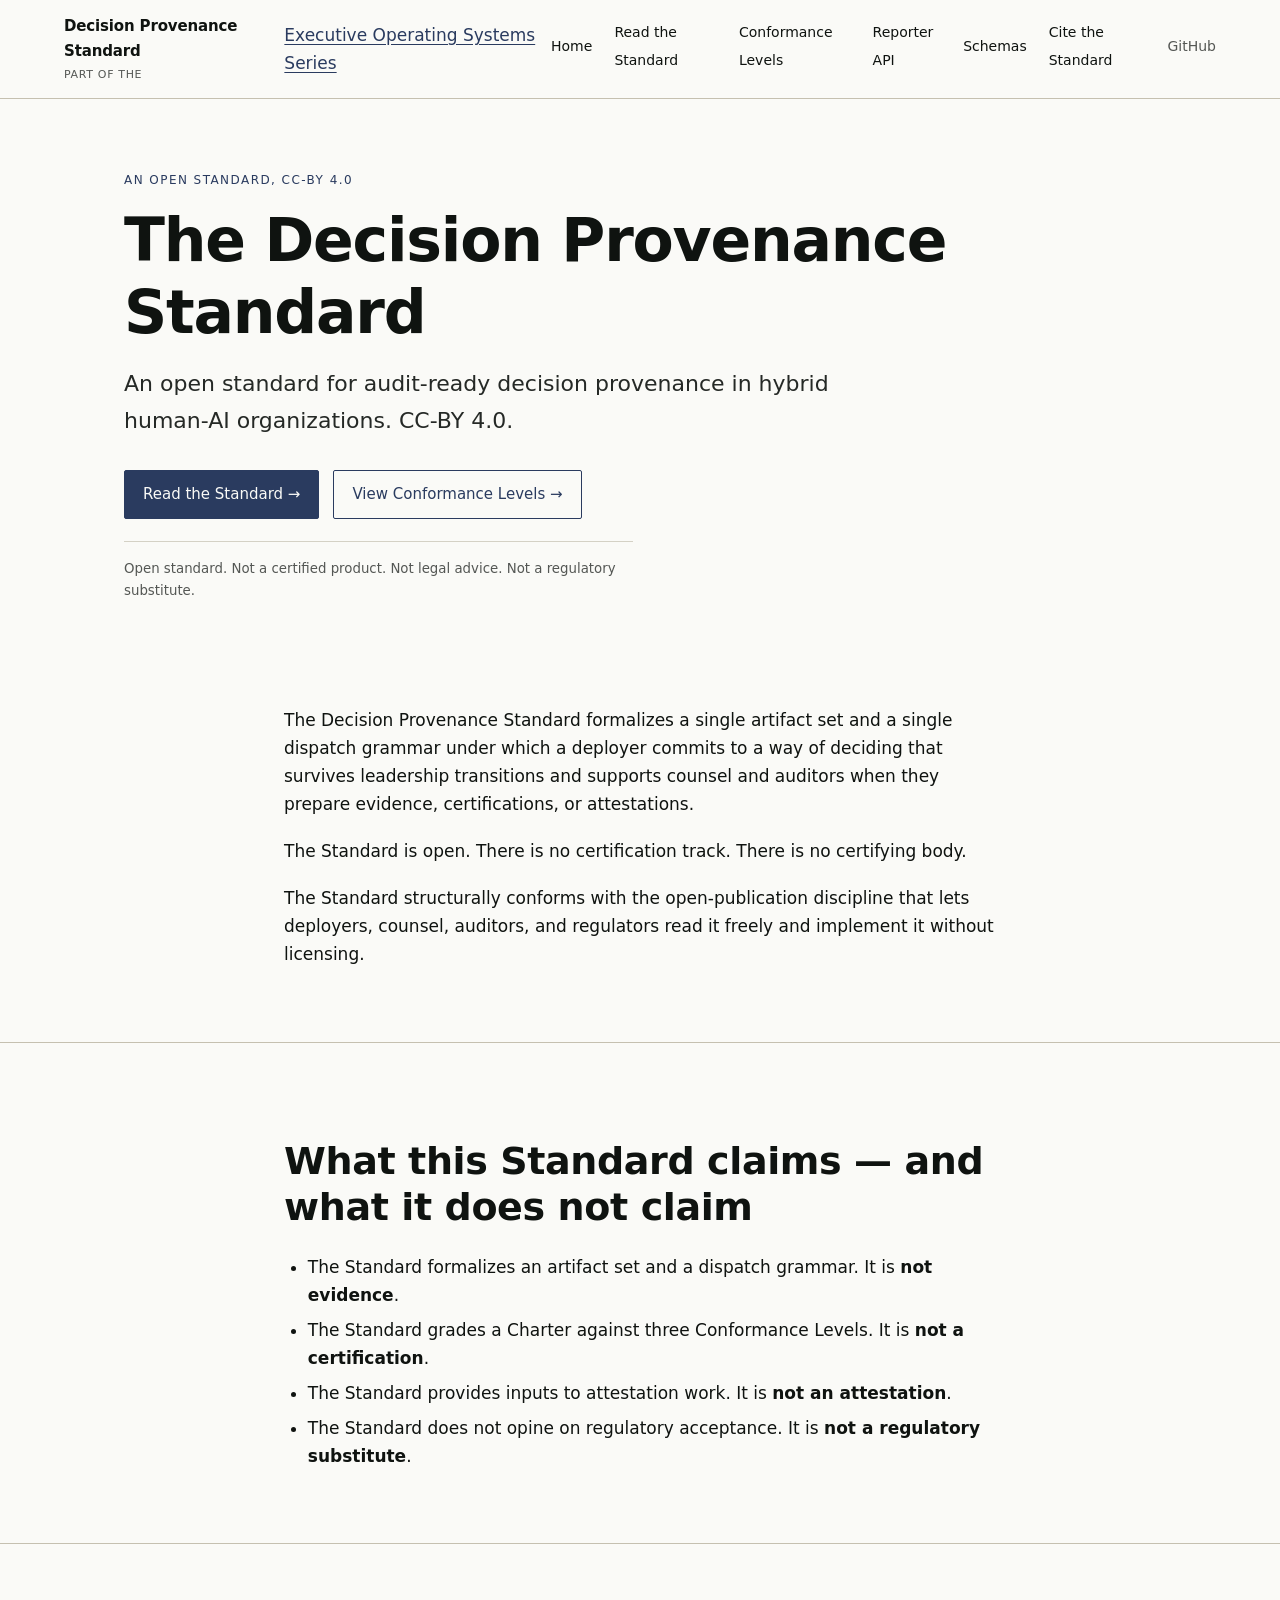
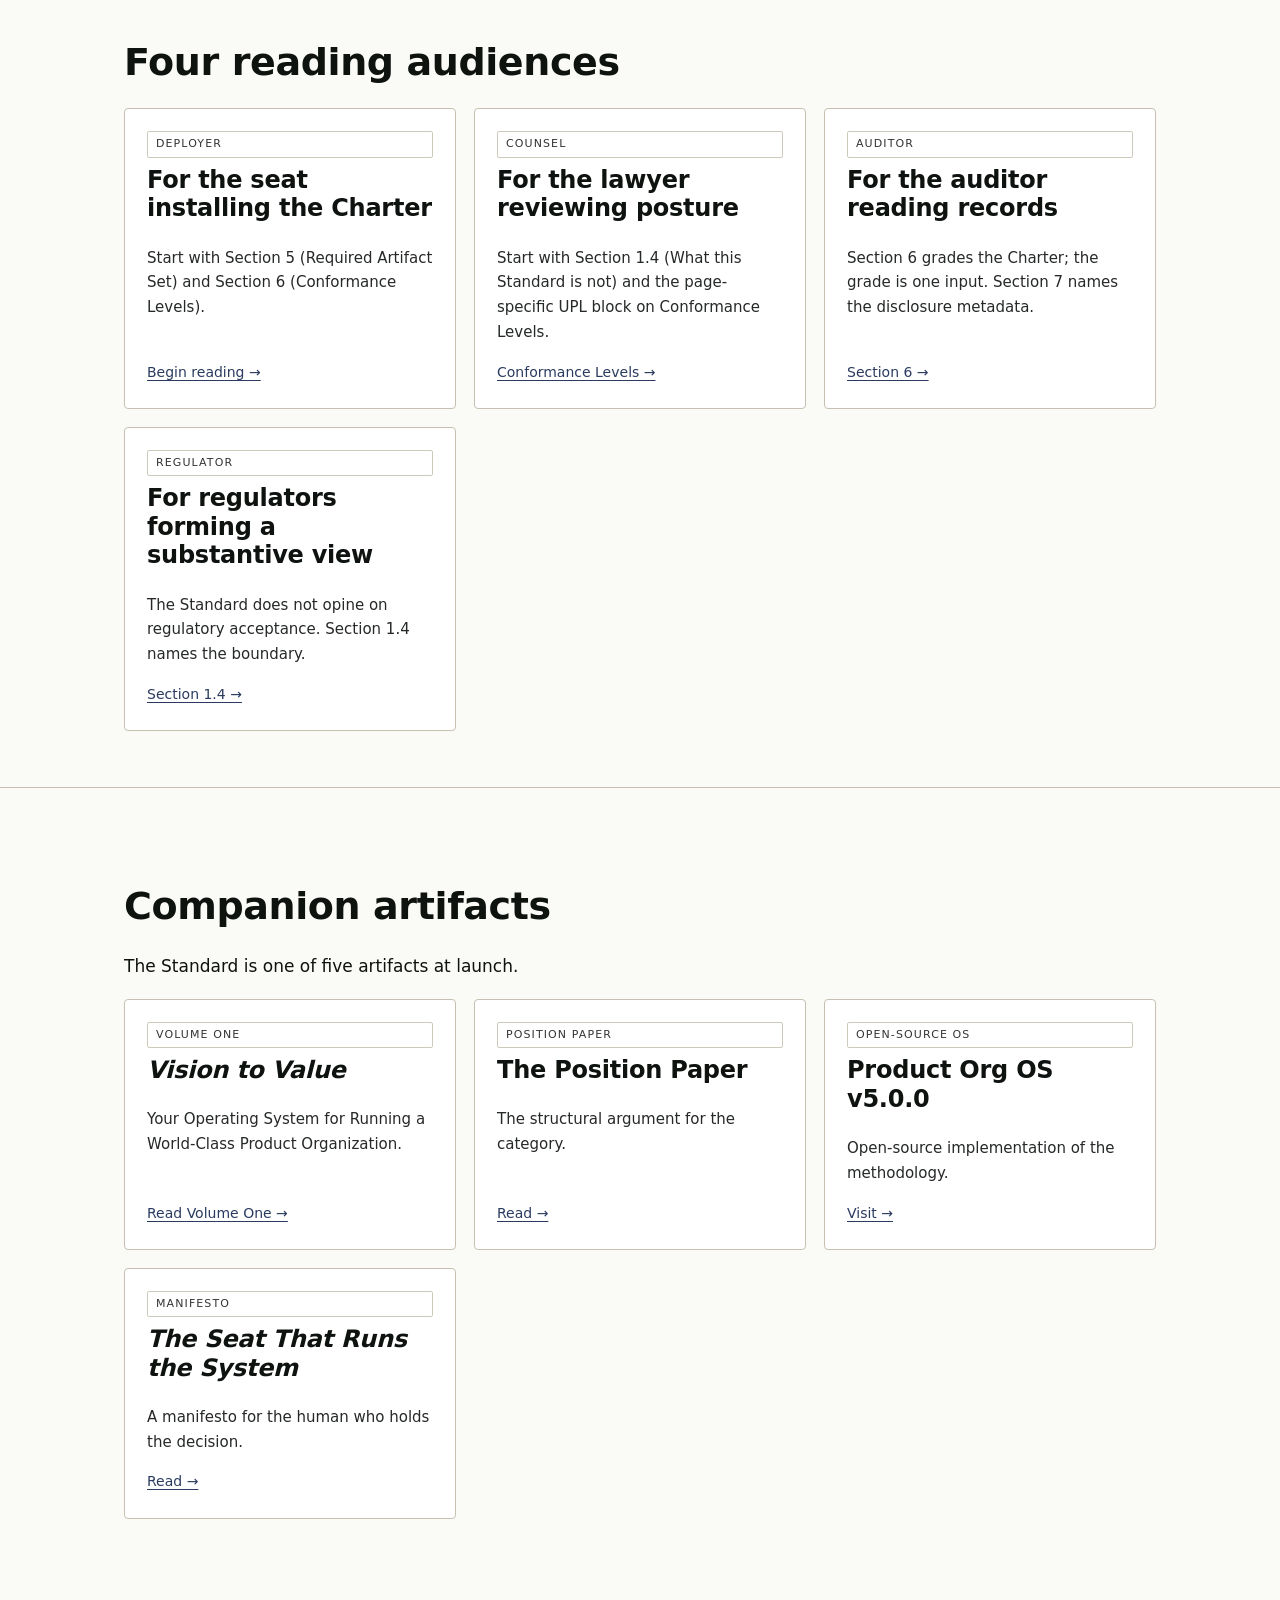
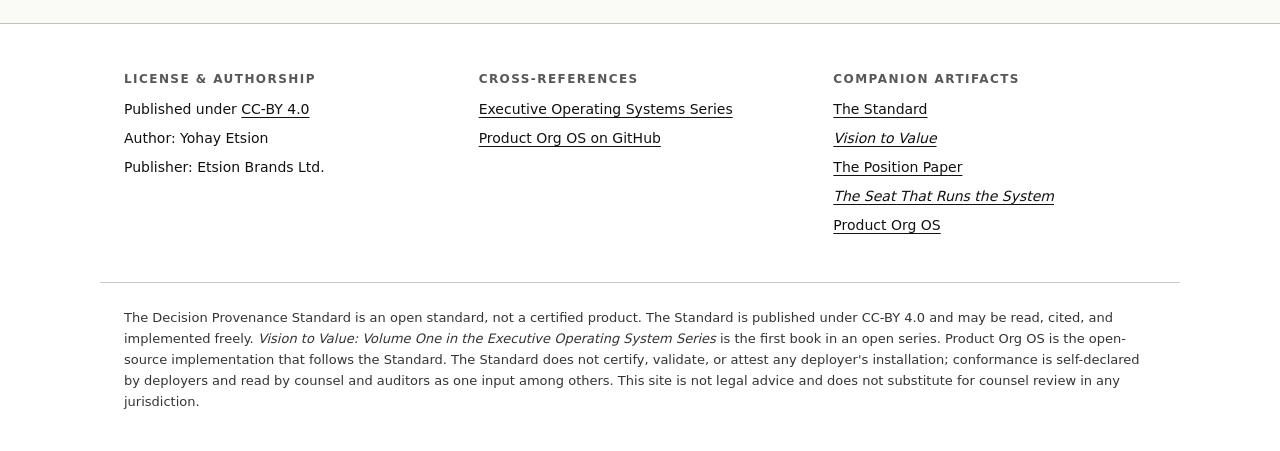
==== index.html @ 7a7ec43e "F.2 draft v1 — Wave 2 build for HTML-draft-review gate" ====
<!doctype html>
<html lang="en">
<head>
<meta charset="utf-8">
<meta name="viewport" content="width=device-width,initial-scale=1">
<title>The Decision Provenance Standard</title>
<meta name="description" content="An open standard for audit-ready decision provenance in hybrid human-AI organizations. CC-BY 4.0.">
<link rel="stylesheet" href="css/design-system.css">
</head>
<body data-site="f2" class="no-js">
<script>document.body.classList.remove('no-js');</script>

<nav class="topnav" aria-label="Primary">
  <div class="topnav__inner">
    <a class="topnav__brand" href="./index.html">
      <strong>Decision Provenance Standard</strong>
      <span class="sister-rule">Part of the <a href="https://yohayetsion.github.io/eos-draft/index.html">Executive Operating Systems Series</a></span>
    </a>
    <button class="topnav__toggle" aria-expanded="false" aria-controls="navlist" onclick="document.getElementById('navlist').classList.toggle('is-open');this.setAttribute('aria-expanded',this.getAttribute('aria-expanded')==='true'?'false':'true');">Menu</button>
    <ul class="topnav__list" id="navlist">
      <li><a href="./index.html">Home</a></li>
      <li><a href="./read.html">Read the Standard</a></li>
      <li><a href="./conformance-levels.html">Conformance Levels</a></li>
      <li><a href="./reporter-api.html">Reporter API</a></li>
      <li><a href="./schemas.html">Schemas</a></li>
      <li><a href="./cite.html">Cite the Standard</a></li>
      <li class="gh"><a href="https://github.com/yohayetsion/product-org-os" rel="noopener" target="_blank">GitHub</a></li>
    </ul>
  </div>
</nav>

<header class="hero">
  <div class="container">
    <div class="hero__kicker">An open standard, CC-BY 4.0</div>
    <h1>The Decision Provenance Standard</h1>
    <p class="hero__sub">An open standard for audit-ready decision provenance in hybrid human-AI organizations. CC-BY 4.0.</p>
    <div class="hero__cta">
      <a class="btn" href="./read.html">Read the Standard &rarr;</a>
      <a class="btn btn--ghost" href="./conformance-levels.html">View Conformance Levels &rarr;</a>
    </div>
    <p class="hero__adjacency">Open standard. Not a certified product. Not legal advice. Not a regulatory substitute.</p>
  </div>
</header>

<section>
  <div class="container container--narrow">
    <p>The Decision Provenance Standard formalizes a single artifact set and a single dispatch grammar under which a deployer commits to a way of deciding that survives leadership transitions and supports counsel and auditors when they prepare evidence, certifications, or attestations.</p>
    <p>The Standard is open. There is no certification track. There is no certifying body.</p>
    <p>The Standard structurally conforms with the open-publication discipline that lets deployers, counsel, auditors, and regulators read it freely and implement it without licensing.</p>
  </div>
</section>

<section>
  <div class="container container--narrow">
    <h2>What this Standard claims &mdash; and what it does not claim</h2>
    <ul>
      <li>The Standard formalizes an artifact set and a dispatch grammar. It is <strong>not evidence</strong>.</li>
      <li>The Standard grades a Charter against three Conformance Levels. It is <strong>not a certification</strong>.</li>
      <li>The Standard provides inputs to attestation work. It is <strong>not an attestation</strong>.</li>
      <li>The Standard does not opine on regulatory acceptance. It is <strong>not a regulatory substitute</strong>.</li>
    </ul>
  </div>
</section>

<section>
  <div class="container">
    <h2>Four reading audiences</h2>
    <div class="card-grid">
      <div class="card">
        <span class="tag">Deployer</span>
        <h3>For the seat installing the Charter</h3>
        <p>Start with Section 5 (Required Artifact Set) and Section 6 (Conformance Levels).</p>
        <a href="./read.html#section-5">Begin reading &rarr;</a>
      </div>
      <div class="card">
        <span class="tag">Counsel</span>
        <h3>For the lawyer reviewing posture</h3>
        <p>Start with Section 1.4 (What this Standard is not) and the page-specific UPL block on Conformance Levels.</p>
        <a href="./conformance-levels.html">Conformance Levels &rarr;</a>
      </div>
      <div class="card">
        <span class="tag">Auditor</span>
        <h3>For the auditor reading records</h3>
        <p>Section 6 grades the Charter; the grade is one input. Section 7 names the disclosure metadata.</p>
        <a href="./read.html#section-6">Section 6 &rarr;</a>
      </div>
      <div class="card">
        <span class="tag">Regulator</span>
        <h3>For regulators forming a substantive view</h3>
        <p>The Standard does not opine on regulatory acceptance. Section 1.4 names the boundary.</p>
        <a href="./read.html#section-1-4">Section 1.4 &rarr;</a>
      </div>
    </div>
  </div>
</section>

<section>
  <div class="container">
    <h2>Companion artifacts</h2>
    <p>The Standard is one of five artifacts at launch.</p>
    <div class="card-grid">
      <div class="card">
        <span class="tag">Volume One</span>
        <h3><em class="title">Vision to Value</em></h3>
        <p>Your Operating System for Running a World-Class Product Organization.</p>
        <a href="https://yohayetsion.github.io/eos-draft/volume-one.html">Read Volume One &rarr;</a>
      </div>
      <div class="card">
        <span class="tag">Position Paper</span>
        <h3>The Position Paper</h3>
        <p>The structural argument for the category.</p>
        <a href="https://yohayetsion.github.io/eos-draft/position-paper.html">Read &rarr;</a>
      </div>
      <div class="card">
        <span class="tag">Open-source OS</span>
        <h3>Product Org OS v5.0.0</h3>
        <p>Open-source implementation of the methodology.</p>
        <a href="https://yohayetsion.github.io/eos-draft/the-os.html">Visit &rarr;</a>
      </div>
      <div class="card">
        <span class="tag">Manifesto</span>
        <h3><em class="title">The Seat That Runs the System</em></h3>
        <p>A manifesto for the human who holds the decision.</p>
        <a href="https://yohayetsion.github.io/eos-draft/manifesto.html">Read &rarr;</a>
      </div>
    </div>
  </div>
</section>

<footer class="footer">
  <div class="footer__cols">
    <div>
      <h4>License &amp; Authorship</h4>
      <ul>
        <li>Published under <a href="https://creativecommons.org/licenses/by/4.0/" rel="license noopener" target="_blank">CC-BY 4.0</a></li>
        <li>Author: Yohay Etsion</li>
        <li>Publisher: Etsion Brands Ltd.</li>
      </ul>
    </div>
    <div>
      <h4>Cross-References</h4>
      <ul>
        <li><a href="https://yohayetsion.github.io/eos-draft/index.html">Executive Operating Systems Series</a></li>
        <li><a href="https://github.com/yohayetsion/product-org-os" rel="noopener" target="_blank">Product Org OS on GitHub</a></li>
      </ul>
    </div>
    <div>
      <h4>Companion Artifacts</h4>
      <ul>
        <li><a href="./read.html">The Standard</a></li>
        <li><a href="https://yohayetsion.github.io/eos-draft/volume-one.html"><em class="title">Vision to Value</em></a></li>
        <li><a href="https://yohayetsion.github.io/eos-draft/position-paper.html">The Position Paper</a></li>
        <li><a href="https://yohayetsion.github.io/eos-draft/manifesto.html"><em class="title">The Seat That Runs the System</em></a></li>
        <li><a href="https://yohayetsion.github.io/eos-draft/the-os.html">Product Org OS</a></li>
      </ul>
    </div>
  </div>
  <p class="footer__boilerplate">
    The Decision Provenance Standard is an open standard, not a certified product. The Standard is published under CC-BY 4.0 and may be read, cited, and implemented freely. <em class="title">Vision to Value: Volume One in the Executive Operating System Series</em> is the first book in an open series. Product Org OS is the open-source implementation that follows the Standard. The Standard does not certify, validate, or attest any deployer's installation; conformance is self-declared by deployers and read by counsel and auditors as one input among others. This site is not legal advice and does not substitute for counsel review in any jurisdiction.
  </p>
</footer>

</body>
</html>
---- css/design-system.css ----
/* =========================================================================
   Executive Operating Systems Series + Decision Provenance Standard
   Shared Design System — F.1 (Series hub) + F.2 (Standard hub)
   Version: v1 draft (2026-04-30)
   Owner: Frontend Dev / Design Director
   Locked spec: F.1-F.2-page-copy-framework-2026-04-30.md §1
   ========================================================================= */

/* ----- 1. Reset + base ---------------------------------------------------- */
*, *::before, *::after { box-sizing: border-box; }
html { -webkit-text-size-adjust: 100%; scroll-behavior: smooth; }
body {
  margin: 0;
  font-family: "Inter", "Helvetica Neue", system-ui, -apple-system, sans-serif;
  font-size: 17px;
  line-height: 1.65;
  color: var(--ink);
  background: var(--bg);
  -webkit-font-smoothing: antialiased;
  -moz-osx-font-smoothing: grayscale;
}
img { max-width: 100%; height: auto; display: block; }
a { color: var(--accent); text-decoration: underline; text-underline-offset: 3px; }
a:hover { text-decoration-thickness: 2px; }
hr { border: 0; border-top: 1px solid var(--muted); margin: 2.5rem 0; }

/* ----- 2. Tokens ---------------------------------------------------------- */
:root {
  --bg: #FAFAF7;
  --ink: #0F1310;
  --muted: #C5C0B0;
  --warning: #8B3A1E;
  --accent: #1F4D3A;       /* F.1 default — slate green */
  --accent-soft: #1F4D3A14; /* 8% */
  --max-measure: 68ch;
}
body[data-site="f2"] {
  --accent: #2A3B5F;       /* F.2 — slate blue */
  --accent-soft: #2A3B5F14;
}

/* ----- 3. Typography ------------------------------------------------------ */
h1, h2, h3, h4 { font-weight: 600; letter-spacing: -0.01em; line-height: 1.2; margin: 0 0 0.6em; }
h1 { font-size: clamp(36px, 5vw, 60px); letter-spacing: -0.02em; }
h2 { font-size: clamp(28px, 3.4vw, 38px); margin-top: 2.5rem; }
h3 { font-size: clamp(20px, 2vw, 24px); margin-top: 1.8rem; }
p  { max-width: var(--max-measure); margin: 0 0 1.1em; }
small { font-size: 0.85em; }
code, pre, .mono {
  font-family: "JetBrains Mono", "IBM Plex Mono", ui-monospace, SFMono-Regular, monospace;
  font-size: 0.9em;
}
pre {
  background: #FFFFFF;
  border: 1px solid var(--muted);
  padding: 1rem 1.2rem;
  overflow-x: auto;
  border-radius: 4px;
}
em.title { font-style: italic; }

/* ----- 4. Layout ---------------------------------------------------------- */
.container { width: 100%; max-width: 1080px; margin: 0 auto; padding: 0 24px; }
.container--narrow { max-width: 760px; }
section { padding: 3.5rem 0; border-bottom: 1px solid var(--muted); }
section:last-of-type { border-bottom: 0; }

/* ----- 5. Top nav --------------------------------------------------------- */
.topnav {
  position: sticky; top: 0; z-index: 50;
  background: var(--bg);
  border-bottom: 1px solid var(--muted);
}
.topnav__inner {
  display: flex; align-items: center; justify-content: space-between;
  padding: 14px 24px; max-width: 1200px; margin: 0 auto;
}
.topnav__brand {
  display: flex; flex-direction: column; gap: 2px;
  text-decoration: none; color: var(--ink);
}
.topnav__brand strong { font-size: 15px; letter-spacing: -0.01em; }
.topnav__brand .sister-rule {
  font-size: 11px; color: var(--ink); opacity: 0.7;
  text-transform: uppercase; letter-spacing: 0.06em;
}
.topnav__brand .sister-rule a { color: inherit; text-decoration: none; border-bottom: 1px dotted var(--muted); }
.topnav__list { display: flex; gap: 22px; align-items: center; list-style: none; margin: 0; padding: 0; }
.topnav__list a { color: var(--ink); text-decoration: none; font-size: 14px; }
.topnav__list a:hover { color: var(--accent); }
.topnav__list .gh { font-size: 12px; opacity: 0.7; }
.topnav__toggle { display: none; background: none; border: 1px solid var(--muted); padding: 6px 10px; font: inherit; cursor: pointer; }
@media (max-width: 768px) {
  .topnav__list { display: none; flex-direction: column; gap: 14px; padding: 14px 24px; background: var(--bg); border-top: 1px solid var(--muted); width: 100%; }
  .topnav__list.is-open { display: flex; }
  .topnav__toggle { display: block; }
  .topnav__inner { flex-wrap: wrap; }
}

/* ----- 6. Hero ------------------------------------------------------------ */
.hero { padding: 4.5rem 0 3rem; }
.hero__kicker { font-size: 12px; letter-spacing: 0.12em; text-transform: uppercase; color: var(--accent); margin-bottom: 14px; }
.hero h1 { margin-bottom: 18px; }
.hero__sub { font-size: clamp(18px, 2vw, 22px); max-width: 56ch; color: var(--ink); opacity: 0.9; margin-bottom: 1.4em; }
.hero__adjacency {
  font-size: 10pt;
  color: var(--ink);
  opacity: 0.7;
  margin: 1.4rem 0 0;
  padding-top: 1rem;
  border-top: 1px solid var(--muted);
  max-width: 60ch;
}
.hero__cta { display: flex; flex-wrap: wrap; gap: 14px; margin-top: 1.6rem; }

/* ----- 7. Buttons --------------------------------------------------------- */
.btn {
  display: inline-flex; align-items: center; gap: 8px;
  padding: 11px 18px;
  font-size: 15px; font-weight: 500;
  text-decoration: none;
  border-radius: 2px;
  border: 1px solid var(--accent);
  background: var(--accent);
  color: var(--bg);
}
.btn:hover { filter: brightness(1.1); }
.btn--ghost { background: transparent; color: var(--accent); }
.btn--ghost:hover { background: var(--accent-soft); }

/* ----- 8. Cards / grids --------------------------------------------------- */
.card-grid { display: grid; grid-template-columns: repeat(auto-fit, minmax(260px, 1fr)); gap: 18px; }
.card {
  border: 1px solid var(--muted);
  background: #FFFFFF;
  padding: 22px 22px 24px;
  border-radius: 4px;
  display: flex; flex-direction: column; gap: 8px;
}
.card h3 { margin-top: 0; }
.card p { margin: 0; font-size: 15px; opacity: 0.9; }
.card a { font-size: 14px; margin-top: auto; padding-top: 8px; }

/* ----- 9. UPL block (page-specific, F.2 GC sign-off surfaces) ------------- */
.upl-block {
  border-left: 4px solid var(--warning);
  background: #FFFFFF;
  padding: 1.2rem 1.4rem;
  margin: 2rem 0;
  font-size: 15px;
  max-width: var(--max-measure);
}
.upl-block strong { color: var(--warning); }
.upl-block p:last-child { margin-bottom: 0; }

/* ----- 10. Two-column block ---------------------------------------------- */
.cols2 { display: grid; grid-template-columns: 1fr 1fr; gap: 32px; }
@media (max-width: 768px) { .cols2 { grid-template-columns: 1fr; } }

/* ----- 11. TOC sidebar (F.2 /read) --------------------------------------- */
.with-toc { display: grid; grid-template-columns: 240px 1fr; gap: 48px; align-items: start; }
.toc { position: sticky; top: 80px; font-size: 14px; max-height: calc(100vh - 100px); overflow-y: auto; }
.toc h4 { font-size: 12px; letter-spacing: 0.12em; text-transform: uppercase; opacity: 0.7; margin-bottom: 10px; }
.toc ul { list-style: none; padding: 0; margin: 0; }
.toc li { margin-bottom: 6px; }
.toc a { color: var(--ink); text-decoration: none; opacity: 0.85; }
.toc a:hover { color: var(--accent); }
@media (max-width: 1024px) {
  .with-toc { grid-template-columns: 1fr; }
  .toc { position: static; max-height: none; border-bottom: 1px solid var(--muted); padding-bottom: 1rem; margin-bottom: 1.5rem; }
}

/* ----- 12. Schema / API blocks ------------------------------------------- */
.schema-card { border: 1px solid var(--muted); background: #FFFFFF; padding: 18px 20px; margin-bottom: 14px; border-radius: 4px; }
.schema-card h3 { margin-top: 0; }
.schema-card .meta { font-size: 13px; opacity: 0.75; margin-bottom: 8px; }
.schema-card details { margin-top: 10px; }
.schema-card summary { cursor: pointer; font-size: 14px; }

/* ----- 13. Citation block ------------------------------------------------ */
.cite-block {
  background: #FFFFFF;
  border: 1px solid var(--muted);
  padding: 1.1rem 1.3rem;
  border-radius: 4px;
  margin: 1rem 0;
}
.cite-block h4 { margin-top: 0; font-size: 14px; letter-spacing: 0.06em; text-transform: uppercase; opacity: 0.7; }
.cite-block pre { background: #FAFAF7; }

/* ----- 14. Footer -------------------------------------------------------- */
.footer { background: #FFFFFF; border-top: 1px solid var(--muted); padding: 3rem 0 2.4rem; margin-top: 3rem; }
.footer__cols { display: grid; grid-template-columns: repeat(3, 1fr); gap: 32px; max-width: 1080px; margin: 0 auto; padding: 0 24px; }
.footer__cols h4 { font-size: 12px; letter-spacing: 0.12em; text-transform: uppercase; opacity: 0.7; margin-bottom: 12px; }
.footer__cols ul { list-style: none; padding: 0; margin: 0; }
.footer__cols li { margin-bottom: 6px; font-size: 14px; }
.footer__cols a { color: var(--ink); }
.footer__boilerplate {
  max-width: 1080px;
  margin: 2.4rem auto 0;
  padding: 1.6rem 24px 0;
  border-top: 1px solid var(--muted);
  font-size: 13px;
  opacity: 0.85;
  line-height: 1.6;
}
@media (max-width: 768px) { .footer__cols { grid-template-columns: 1fr; } }

/* ----- 15. Misc ---------------------------------------------------------- */
.tag { display: inline-block; font-size: 11px; letter-spacing: 0.1em; text-transform: uppercase; padding: 3px 8px; border: 1px solid var(--muted); border-radius: 2px; opacity: 0.85; }
.placeholder {
  border: 1px dashed var(--muted);
  background: #FFFFFF;
  padding: 1rem 1.2rem;
  margin: 1.2rem 0;
  font-size: 14px;
  opacity: 0.85;
}
.placeholder strong { color: var(--warning); }
ul, ol { padding-left: 1.4em; }
li { margin-bottom: 0.4em; }

/* ----- 16. Mobile nav script hook ---------------------------------------- */
.no-js .topnav__toggle { display: none; }
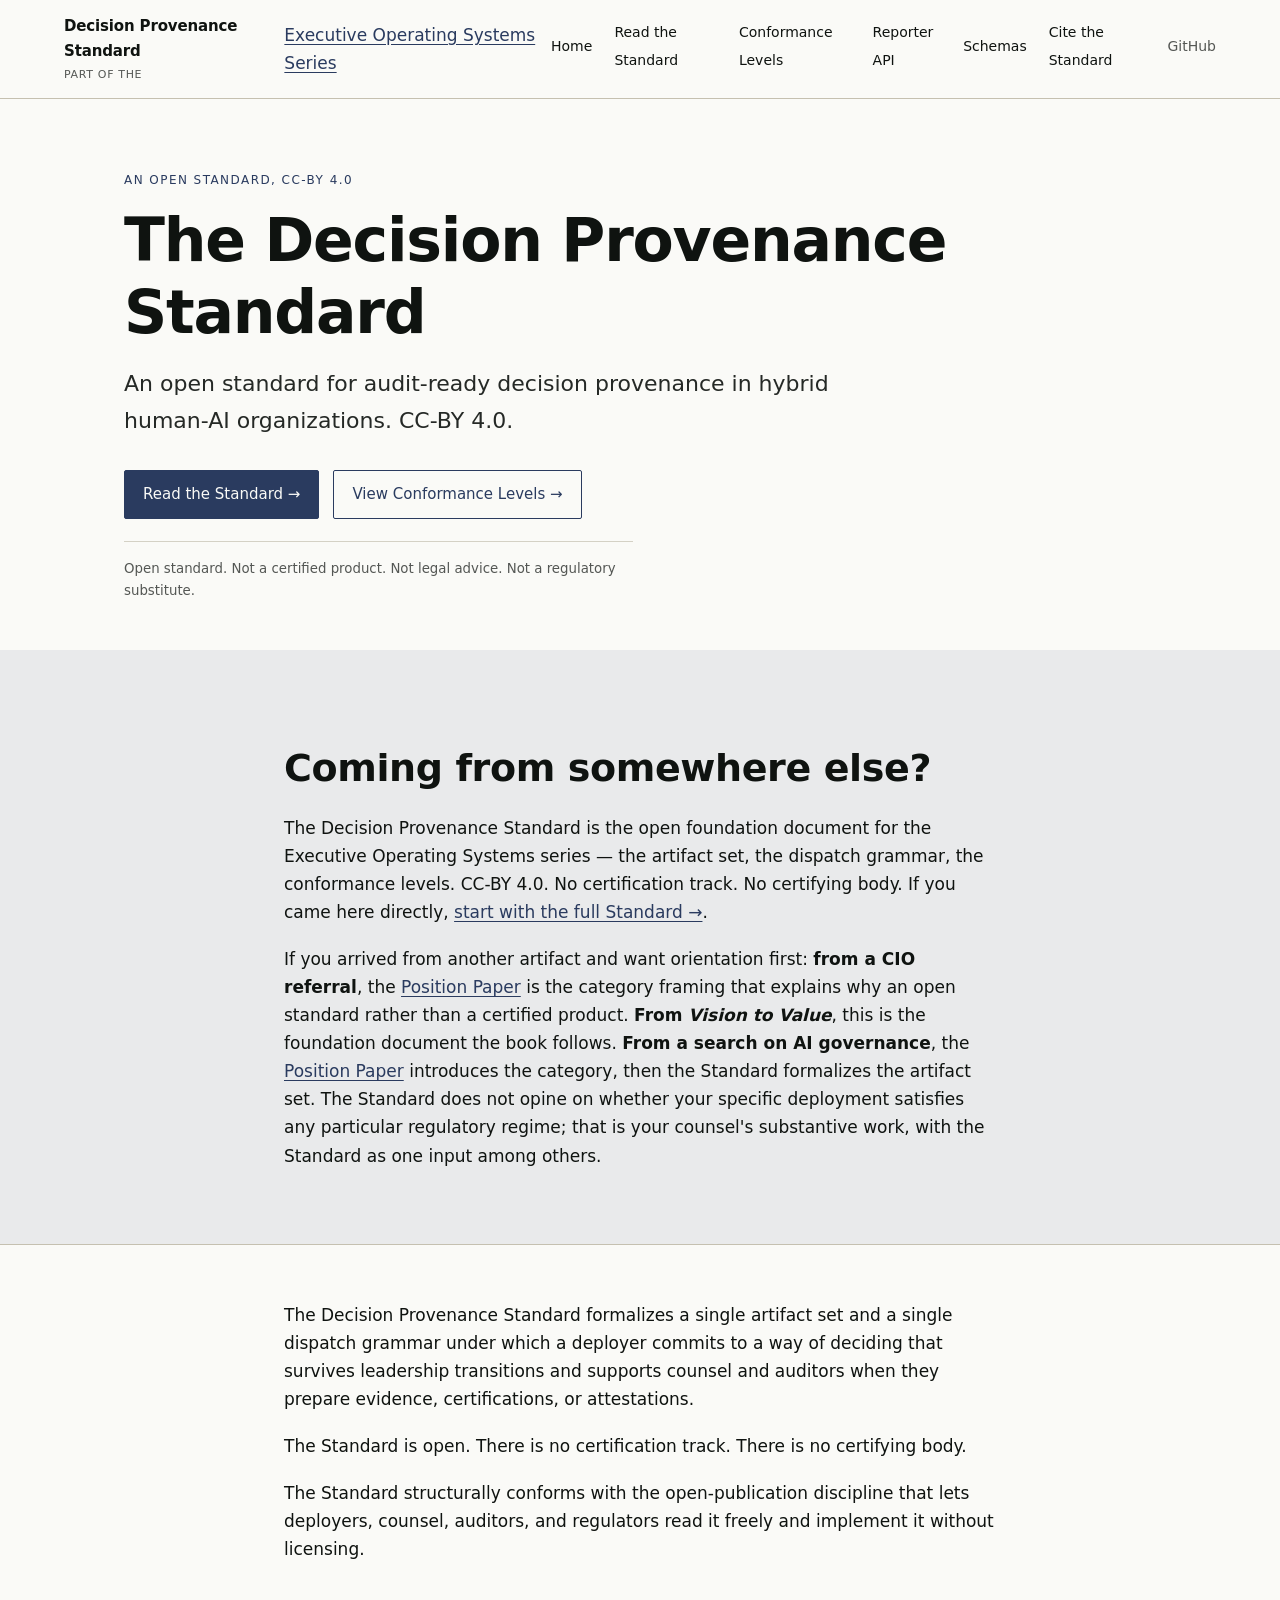
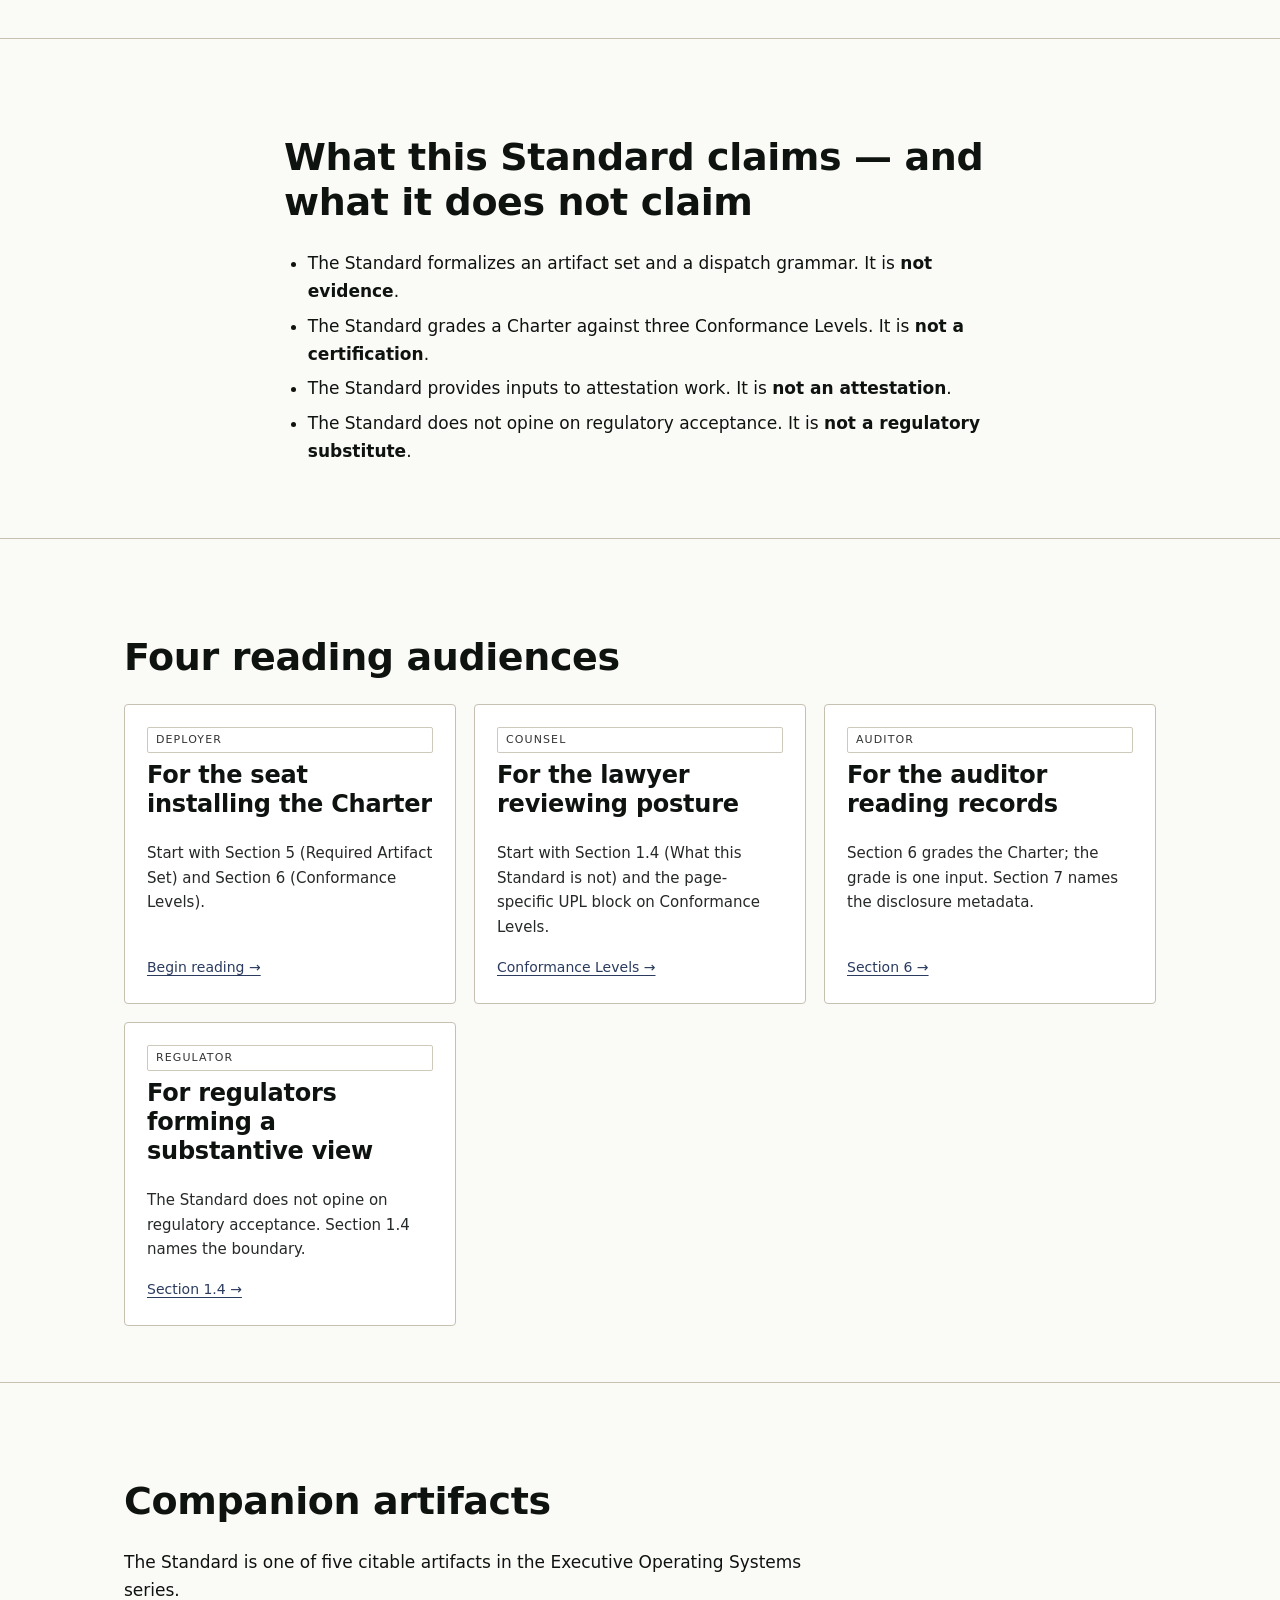
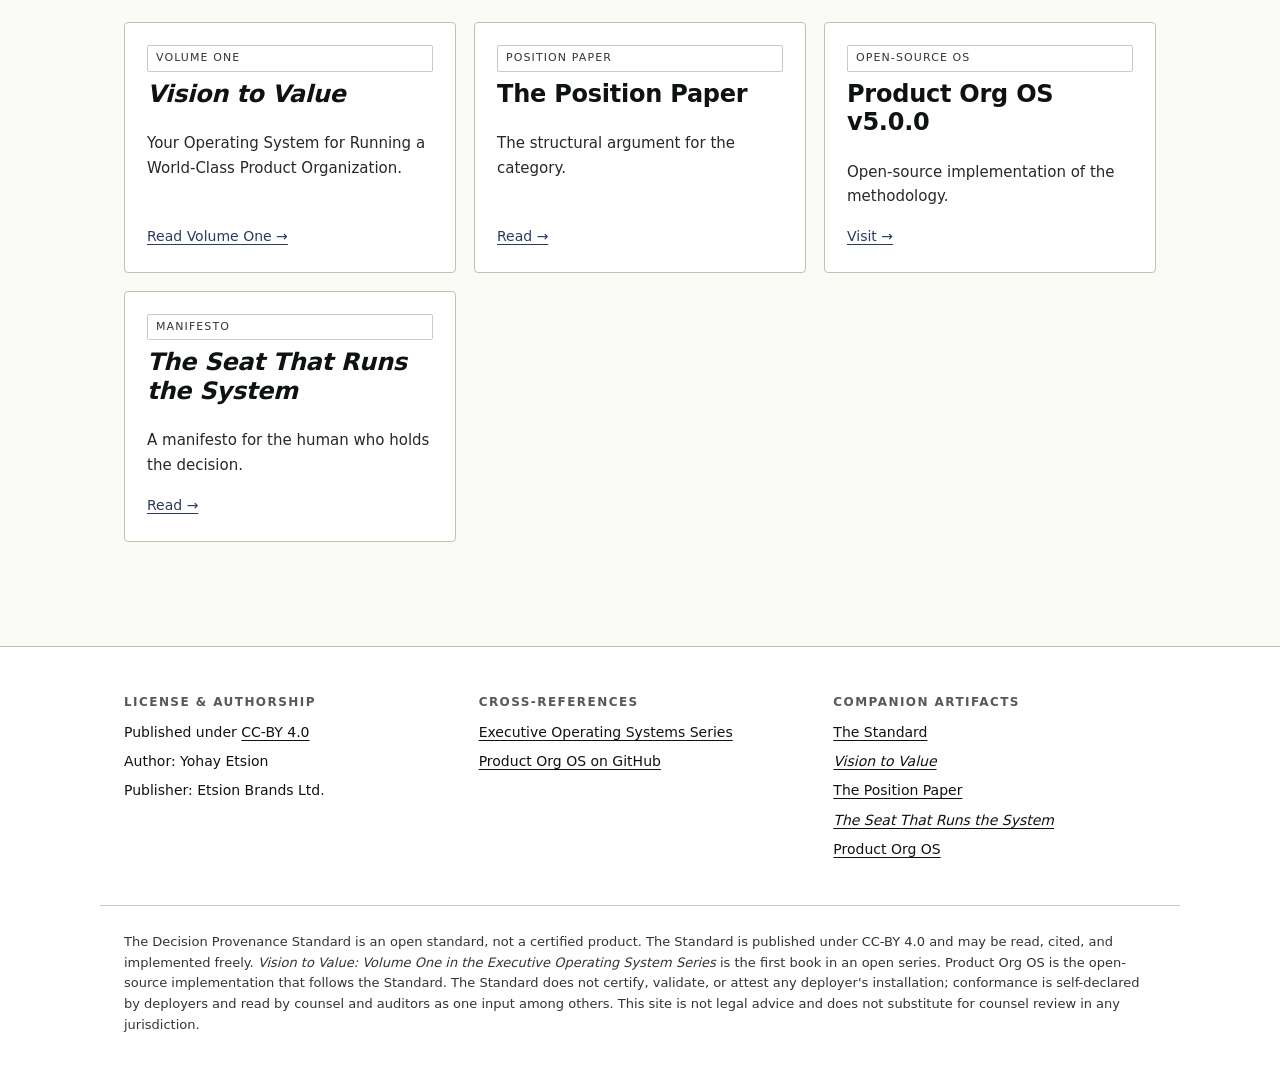
==== commit 2df42d71: "Apply PMM-Dir fixes: J.1 mirror block + launch swaps + memo strip - J.1 Surface 3: fold standard-mir" ====
--- a/index.html
+++ b/index.html
@@ -41,6 +41,15 @@
     <p class="hero__adjacency">Open standard. Not a certified product. Not legal advice. Not a regulatory substitute.</p>
   </div>
 </header>
+
+<!-- ============================== J.1 SURFACE 3 — STANDARD MIRROR ============================== -->
+<section class="standard-mirror-block">
+  <div class="container container--narrow">
+    <h2>Coming from somewhere else?</h2>
+    <p>The Decision Provenance Standard is the open foundation document for the Executive Operating Systems series &mdash; the artifact set, the dispatch grammar, the conformance levels. CC-BY 4.0. No certification track. No certifying body. If you came here directly, <a href="./read.html">start with the full Standard &rarr;</a>.</p>
+    <p>If you arrived from another artifact and want orientation first: <strong>from a CIO referral</strong>, the <a href="https://yohayetsion.github.io/eos-draft/position-paper.html">Position Paper</a> is the category framing that explains why an open standard rather than a certified product. <strong>From <em class="title">Vision to Value</em></strong>, this is the foundation document the book follows. <strong>From a search on AI governance</strong>, the <a href="https://yohayetsion.github.io/eos-draft/position-paper.html">Position Paper</a> introduces the category, then the Standard formalizes the artifact set. The Standard does not opine on whether your specific deployment satisfies any particular regulatory regime; that is your counsel's substantive work, with the Standard as one input among others.</p>
+  </div>
+</section>
 
 <section>
   <div class="container container--narrow">
@@ -97,7 +106,7 @@
 <section>
   <div class="container">
     <h2>Companion artifacts</h2>
-    <p>The Standard is one of five artifacts at launch.</p>
+    <p>The Standard is one of five citable artifacts in the Executive Operating Systems series.</p>
     <div class="card-grid">
       <div class="card">
         <span class="tag">Volume One</span>
--- a/css/design-system.css
+++ b/css/design-system.css
@@ -222,3 +222,42 @@
 
 /* ----- 16. Mobile nav script hook ---------------------------------------- */
 .no-js .topnav__toggle { display: none; }
+
+/* ----- 17. J.1 routing surfaces (decision-tree, book-scope, mirror) ------- */
+/* Decision-tree-block — F.1 home, 4-card 2x2 grid */
+.decision-tree-block { background: var(--accent-soft); border-top: 1px solid var(--muted); border-bottom: 1px solid var(--muted); }
+.card-grid--four { grid-template-columns: repeat(2, 1fr); gap: 22px; }
+@media (max-width: 768px) { .card-grid--four { grid-template-columns: 1fr; } }
+.card--seat { background: #FFFFFF; padding: 24px; }
+.card--seat .seat-label {
+  display: inline-block; font-size: 11px; font-weight: 600; letter-spacing: 0.12em;
+  text-transform: uppercase; color: var(--accent); opacity: 0.85; margin-bottom: 6px;
+}
+.card--seat h3 { margin: 0 0 0.8em; font-size: 18px; }
+.card--seat p { font-size: 15px; margin-bottom: 0.7em; }
+.card--seat p strong { font-weight: 600; }
+.card--seat .seat-cta { margin-top: 0.8em; padding-top: 0; font-size: 14px; }
+.card--seat .seat-cta a { color: var(--accent); text-decoration: underline; text-underline-offset: 3px; }
+
+/* Book-scope-block — F.1 volume-one */
+.book-scope-block { background: var(--accent-soft); border-bottom: 1px solid var(--muted); }
+.book-scope-block p { font-size: 17px; }
+
+/* Standard-mirror-block — F.2 home */
+.standard-mirror-block { background: var(--accent-soft); border-bottom: 1px solid var(--muted); }
+.standard-mirror-block p { font-size: 17px; }
+
+/* Hero CTA visual lowering — Decision 10(b): F.1 home only, lower prominence
+   of hero CTAs so decision-tree-block dominates first viewport */
+.hero--lowered .hero__cta { margin-top: 1rem; }
+.hero--lowered .btn {
+  padding: 8px 14px;
+  font-size: 13px;
+  font-weight: 400;
+  border: 1px solid var(--muted);
+  background: transparent;
+  color: var(--ink);
+  opacity: 0.75;
+}
+.hero--lowered .btn:hover { opacity: 1; filter: none; background: var(--accent-soft); border-color: var(--accent); }
+.hero--lowered .btn--ghost { background: transparent; }
